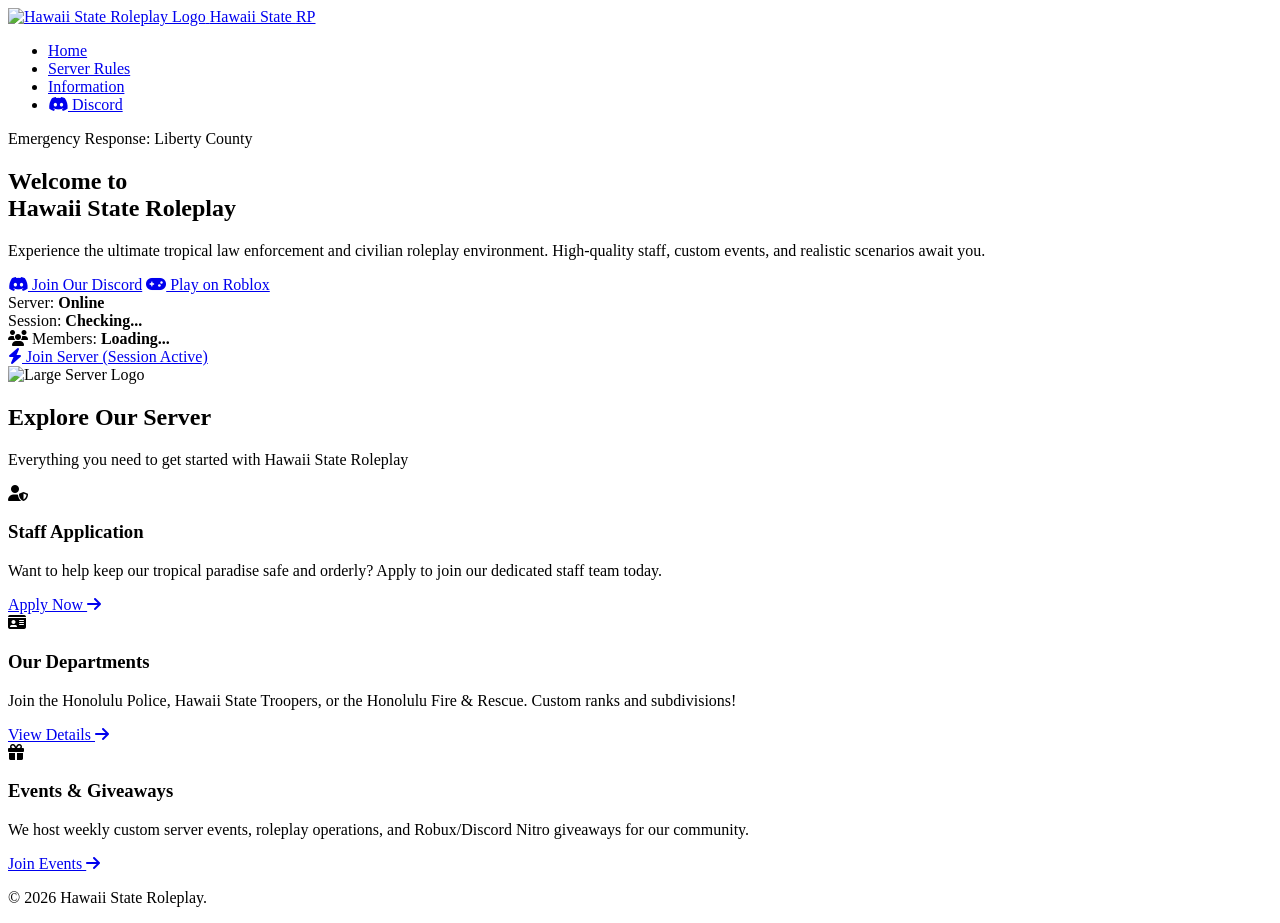
==== index.html @ a8441288 "Create index.html" ====
<!DOCTYPE html>
<html lang="en">
  <head>
    <meta charset="UTF-8" />
    <meta name="viewport" content="width=device-width, initial-scale=1.0" />
    <title>Hawaii State Roleplay | Home</title>
    <link rel="stylesheet" href="style.css" />
    <link
      rel="stylesheet"
      href="https://cdnjs.cloudflare.com/ajax/libs/font-awesome/6.4.0/css/all.min.css"
    />
    <link rel="preconnect" href="https://fonts.googleapis.com" />
    <link rel="preconnect" href="https://fonts.gstatic.com" crossorigin />
    <link
      href="https://fonts.googleapis.com/css2?family=Poppins:wght@300;400;600;700;800&display=swap"
      rel="stylesheet"
    />
  </head>
  <body>
    <div class="animated-bg"></div>

    <nav class="navbar">
      <div class="nav-container">
        <a href="/index.html" class="logo-area-link">
          <div class="logo-area">
            <img
              src="https://www.image2url.com/r2/default/images/1780193311385-e0aa4b69-41cf-460f-bb58-9f60ad97b61d.png"
              alt="Hawaii State Roleplay Logo"
              class="server-icon"
            />
            <span class="brand-name"
              >Hawaii State <span class="highlight">RP</span></span
            >
          </div>
        </a>
        <ul class="nav-links">
          <li><a href="/index.html" class="active">Home</a></li>
          <li><a href="/server-rules.html">Server Rules</a></li>
          <li><a href="/information.html">Information</a></li>
          <li>
            <a
              href="https://discord.gg/xZEXJYRSRx"
              target="_blank"
              class="nav-discord-btn"
              ><i class="fab fa-discord"></i> Discord</a
            >
          </li>
        </ul>
        <div class="menu-toggle" id="mobile-menu">
          <span class="bar"></span>
          <span class="bar"></span>
          <span class="bar"></span>
        </div>
      </div>
    </nav>

    <section id="home" class="hero">
      <div class="hero-content">
        <div class="badge fade-in">Emergency Response: Liberty County</div>
        <h1 class="fade-in delay-1">
          Welcome to <br /><span class="blue-text">Hawaii State Roleplay</span>
        </h1>
        <p class="fade-in delay-2">
          Experience the ultimate tropical law enforcement and civilian roleplay
          environment. High-quality staff, custom events, and realistic
          scenarios await you.
        </p>

        <div class="hero-buttons fade-in delay-3">
          <a
            href="https://discord.gg/xZEXJYRSRx"
            target="_blank"
            class="btn btn-primary"
            ><i class="fab fa-discord"></i> Join Our Discord</a
          >
          <a
            href="https://www.roblox.com/games/2534724415/Emergency-Response-Liberty-County"
            target="_blank"
            class="btn btn-secondary"
            ><i class="fas fa-gamepad"></i> Play on Roblox</a
          >
        </div>

        <div class="status-wrapper fade-in delay-4">
          <div class="server-stats">
            <div class="stat-box">
              <span class="stat-dot green"></span>
              <span class="stat-text"
                >Server: <strong class="green-text">Online</strong></span
              >
            </div>
            <div class="stat-box">
              <span id="session-dot" class="stat-dot gray"></span>
              <span class="stat-text"
                >Session: <strong id="session-text">Checking...</strong></span
              >
            </div>
            <div class="stat-box">
              <i class="fas fa-users"></i>
              <span class="stat-text"
                >Members: <strong id="member-count">Loading...</strong></span
              >
            </div>
          </div>

          <div id="dynamic-join-container" class="join-container hidden">
            <a href="https://erlc.gg/join/hawarp" class="btn btn-join-active">
              <i class="fas fa-bolt"></i> Join Server (Session Active)
            </a>
          </div>
        </div>
      </div>

      <div class="hero-image fade-in-right">
        <div class="image-glow-wrapper">
          <img
            src="https://www.image2url.com/r2/default/images/1780193311385-e0aa4b69-41cf-460f-bb58-9f60ad97b61d.png"
            alt="Large Server Logo"
            class="floating-logo"
          />
        </div>
      </div>
    </section>

    <section class="quick-actions">
      <div class="section-title">
        <h2>Explore Our Server</h2>
        <p>Everything you need to get started with Hawaii State Roleplay</p>
      </div>

      <div class="cards-grid">
        <div class="action-card">
          <div class="card-icon"><i class="fas fa-user-shield"></i></div>
          <h3>Staff Application</h3>
          <p>
            Want to help keep our tropical paradise safe and orderly? Apply to
            join our dedicated staff team today.
          </p>
          <a href="/staff-application.html" class="card-link"
            >Apply Now <i class="fas fa-arrow-right"></i
          ></a>
        </div>

        <div class="action-card">
          <div class="card-icon"><i class="fas fa-id-card"></i></div>
          <h3>Our Departments</h3>
          <p>
            Join the Honolulu Police, Hawaii State Troopers, or the Honolulu
            Fire & Rescue. Custom ranks and subdivisions!
          </p>
          <a href="/departments.html" class="card-link"
            >View Details <i class="fas fa-arrow-right"></i
          ></a>
        </div>

        <div class="action-card">
          <div class="card-icon"><i class="fas fa-gift"></i></div>
          <h3>Events & Giveaways</h3>
          <p>
            We host weekly custom server events, roleplay operations, and
            Robux/Discord Nitro giveaways for our community.
          </p>
          <a href="/giveaways.html" class="card-link"
            >Join Events <i class="fas fa-arrow-right"></i
          ></a>
        </div>
      </div>
    </section>

    <footer>
      <p>&copy; 2026 Hawaii State Roleplay.</p>
    </footer>

    <script src="script.js"></script>
  </body>
</html>
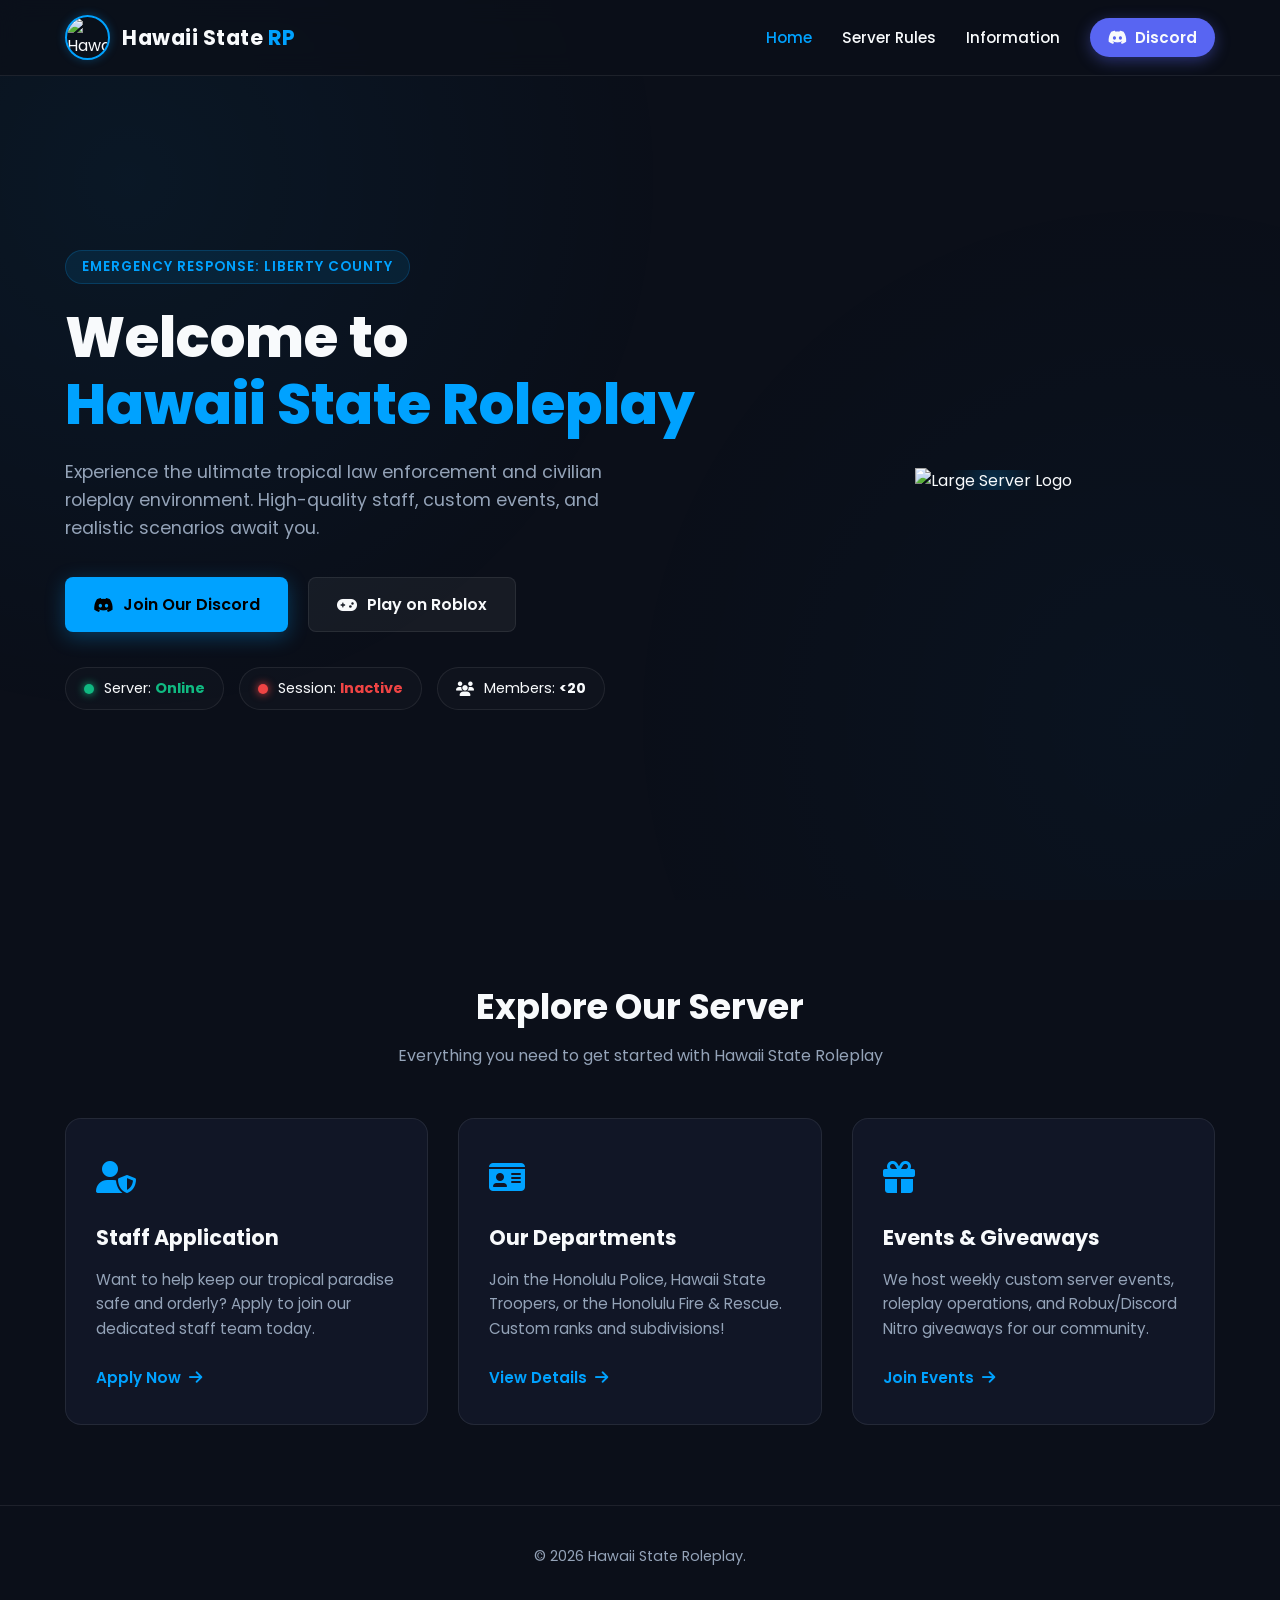
==== commit 027f687d: "Update index.html" ====
--- a/index.html
+++ b/index.html
@@ -4,6 +4,9 @@
     <meta charset="UTF-8" />
     <meta name="viewport" content="width=device-width, initial-scale=1.0" />
     <title>Hawaii State Roleplay | Home</title>
+    
+    <link rel="icon" type="image/x-icon" href="https://raw.githubusercontent.com/HawaiiStateRoleplay/hawaiistateroleplay.github.io/refs/heads/main/favicon.ico" />
+    
     <link rel="stylesheet" href="style.css" />
     <link
       rel="stylesheet"
--- a/style.css
+++ b/style.css
@@ -0,0 +1,1370 @@
+/* --- Global Theme & Reset --- */
+:root {
+  --primary-blue: #00a2ff;
+  --active-green: #10b981;
+  --dark-bg: #0b0f19;
+  --card-bg: rgba(20, 27, 45, 0.7);
+  --text-main: #f8fafc;
+  --text-muted: #94a3b8;
+  --glass-border: rgba(255, 255, 255, 0.08);
+}
+
+* {
+  margin: 0;
+  padding: 0;
+  box-sizing: border-box;
+  font-family: "Poppins", sans-serif;
+  scroll-behavior: smooth;
+}
+
+body {
+  background-color: var(--dark-bg);
+  color: var(--text-main);
+  overflow-x: hidden;
+  position: relative;
+}
+
+/* --- Animated Background --- */
+.animated-bg {
+  position: fixed;
+  top: 0;
+  left: 0;
+  width: 100%;
+  height: 100%;
+  z-index: -1;
+  background: radial-gradient(
+      circle at 10% 20%,
+      rgba(0, 162, 255, 0.06) 0%,
+      transparent 40%
+    ),
+    radial-gradient(
+      circle at 90% 80%,
+      rgba(0, 162, 255, 0.03) 0%,
+      transparent 40%
+    );
+}
+
+/* --- Navbar Styles --- */
+.navbar {
+  position: fixed;
+  top: 0;
+  left: 0;
+  width: 100%;
+  z-index: 1000;
+  background: rgba(11, 15, 25, 0.75);
+  backdrop-filter: blur(12px);
+  border-bottom: 1px solid var(--glass-border);
+}
+
+.nav-container {
+  max-width: 1200px;
+  margin: 0 auto;
+  display: flex;
+  justify-content: space-between;
+  align-items: center;
+  padding: 15px 25px;
+}
+
+.logo-area-link {
+  text-decoration: none;
+  color: inherit;
+  transition: opacity 0.2s ease;
+}
+
+.logo-area-link:hover {
+  opacity: 0.9;
+}
+
+.logo-area {
+  display: flex;
+  align-items: center;
+  gap: 12px;
+}
+
+.server-icon {
+  width: 45px;
+  height: 45px;
+  border-radius: 50%;
+  border: 2px solid var(--primary-blue);
+  box-shadow: 0 0 10px rgba(0, 162, 255, 0.3);
+}
+
+.brand-name {
+  font-size: 1.3rem;
+  font-weight: 700;
+  letter-spacing: 0.5px;
+}
+
+.highlight {
+  color: var(--primary-blue);
+}
+
+.nav-links {
+  display: flex;
+  list-style: none;
+  align-items: center;
+  gap: 30px;
+}
+
+.nav-links a {
+  color: var(--text-main);
+  text-decoration: none;
+  font-size: 0.95rem;
+  font-weight: 500;
+  transition: color 0.3s ease;
+}
+
+.nav-links a:hover,
+.nav-links a.active {
+  color: var(--primary-blue);
+}
+
+.nav-discord-btn {
+  background: #5865f2;
+  padding: 8px 18px;
+  border-radius: 30px;
+  display: flex;
+  align-items: center;
+  gap: 8px;
+  font-weight: 600 !important;
+  box-shadow: 0 4px 15px rgba(88, 101, 242, 0.4);
+  transition: transform 0.2s, background 0.2s !important;
+}
+
+.nav-discord-btn:hover {
+  background: #4752c4 !important;
+  transform: translateY(-2px);
+  color: white !important;
+}
+
+/* --- Mobile Menu --- */
+.menu-toggle {
+  display: none;
+  cursor: pointer;
+}
+
+.menu-toggle .bar {
+  display: block;
+  width: 25px;
+  height: 3px;
+  margin: 5px auto;
+  background-color: var(--text-main);
+  transition: all 0.3s ease-in-out;
+}
+
+/* --- Hero Section --- */
+.hero {
+  min-height: 100vh;
+  max-width: 1200px;
+  margin: 0 auto;
+  display: grid;
+  grid-template-columns: 1.2fr 0.8fr;
+  align-items: center;
+  padding: 120px 25px 60px 25px;
+  gap: 40px;
+}
+
+.badge {
+  display: inline-block;
+  background: rgba(0, 162, 255, 0.1);
+  color: var(--primary-blue);
+  padding: 6px 16px;
+  border-radius: 20px;
+  font-size: 0.85rem;
+  font-weight: 600;
+  letter-spacing: 1px;
+  text-transform: uppercase;
+  border: 1px solid rgba(0, 162, 255, 0.2);
+  margin-bottom: 20px;
+}
+
+.hero h1 {
+  font-size: 3.5rem;
+  font-weight: 800;
+  line-height: 1.2;
+  margin-bottom: 20px;
+}
+
+.blue-text {
+  color: var(--primary-blue);
+}
+
+.hero p {
+  color: var(--text-muted);
+  font-size: 1.1rem;
+  line-height: 1.6;
+  margin-bottom: 35px;
+  max-width: 550px;
+}
+
+.hero-buttons {
+  display: flex;
+  gap: 20px;
+  margin-bottom: 35px;
+}
+
+.btn {
+  padding: 14px 28px;
+  border-radius: 8px;
+  font-weight: 600;
+  text-decoration: none;
+  display: flex;
+  align-items: center;
+  gap: 10px;
+  font-size: 1rem;
+  transition: all 0.3s ease;
+}
+
+.btn-primary {
+  background: var(--primary-blue);
+  color: #000;
+  box-shadow: 0 5px 20px rgba(0, 162, 255, 0.3);
+}
+
+.btn-primary:hover {
+  transform: translateY(-3px);
+  box-shadow: 0 8px 25px rgba(0, 162, 255, 0.5);
+}
+
+.btn-secondary {
+  background: rgba(255, 255, 255, 0.05);
+  color: var(--text-main);
+  border: 1px solid var(--glass-border);
+}
+
+.btn-secondary:hover {
+  background: rgba(255, 255, 255, 0.1);
+  transform: translateY(-3px);
+}
+
+/* --- Server Status Widget Area --- */
+.status-wrapper {
+  display: flex;
+  flex-direction: column;
+  gap: 20px;
+}
+
+.server-stats {
+  display: flex;
+  flex-wrap: wrap;
+  gap: 15px;
+}
+
+.stat-box {
+  display: flex;
+  align-items: center;
+  gap: 10px;
+  background: rgba(255, 255, 255, 0.02);
+  padding: 10px 18px;
+  border-radius: 30px;
+  border: 1px solid var(--glass-border);
+  font-size: 0.9rem;
+}
+
+.stat-dot {
+  width: 10px;
+  height: 10px;
+  border-radius: 50%;
+  display: inline-block;
+}
+
+.stat-dot.green {
+  background-color: var(--active-green);
+  box-shadow: 0 0 8px var(--active-green);
+}
+
+.stat-dot.red {
+  background-color: #ef4444;
+  box-shadow: 0 0 8px #ef4444;
+}
+
+.stat-dot.gray {
+  background-color: #6b7280;
+}
+
+.green-text {
+  color: var(--active-green);
+}
+.red-text {
+  color: #ef4444;
+}
+
+/* Dynamic Join Button Structure */
+.join-container {
+  transition: opacity 0.4s ease, transform 0.4s ease;
+  display: block;
+}
+
+.join-container.hidden {
+  display: none;
+  opacity: 0;
+  transform: translateY(-10px);
+}
+
+.btn-join-active {
+  background: linear-gradient(90deg, var(--active-green), #059669);
+  color: #fff;
+  max-width: 320px;
+  justify-content: center;
+  border-radius: 30px;
+  padding: 12px 24px;
+  font-weight: 700;
+  box-shadow: 0 4px 20px rgba(16, 185, 129, 0.4);
+  border: 1px solid rgba(255, 255, 255, 0.1);
+}
+
+.btn-join-active:hover {
+  transform: translateY(-2px);
+  box-shadow: 0 6px 25px rgba(16, 185, 129, 0.6);
+}
+
+/* --- Floating Artwork --- */
+.hero-image {
+  display: flex;
+  justify-content: center;
+  align-items: center;
+}
+
+.image-glow-wrapper {
+  position: relative;
+}
+
+.image-glow-wrapper::before {
+  content: "";
+  position: absolute;
+  top: 50%;
+  left: 50%;
+  transform: translate(-50%, -50%);
+  width: 80%;
+  height: 80%;
+  background: radial-gradient(
+    circle,
+    rgba(0, 162, 255, 0.2) 0%,
+    transparent 70%
+  );
+  z-index: -1;
+}
+
+.floating-logo {
+  width: 320px;
+  height: 320px;
+  object-fit: contain;
+  animation: float 6s ease-in-out infinite;
+}
+
+@keyframes float {
+  0%,
+  100% {
+    transform: translateY(0px);
+  }
+  50% {
+    transform: translateY(-20px);
+  }
+}
+
+/* --- Quick Actions Section --- */
+.quick-actions {
+  max-width: 1200px;
+  margin: 80px auto;
+  padding: 0 25px;
+}
+
+.section-title {
+  text-align: center;
+  margin-bottom: 50px;
+}
+
+.section-title h2 {
+  font-size: 2.2rem;
+  font-weight: 700;
+  margin-bottom: 10px;
+}
+
+.section-title p {
+  color: var(--text-muted);
+}
+
+.cards-grid {
+  display: grid;
+  grid-template-columns: repeat(auto-fit, minmax(300px, 1fr));
+  gap: 30px;
+}
+
+.action-card {
+  background: var(--card-bg);
+  border: 1px solid var(--glass-border);
+  border-radius: 16px;
+  padding: 35px 30px;
+  backdrop-filter: blur(10px);
+  transition: transform 0.3s, border 0.3s;
+}
+
+.action-card:hover {
+  transform: translateY(-5px);
+  border-color: rgba(0, 162, 255, 0.4);
+}
+
+.card-icon {
+  font-size: 2rem;
+  color: var(--primary-blue);
+  margin-bottom: 20px;
+}
+
+.action-card h3 {
+  font-size: 1.3rem;
+  margin-bottom: 15px;
+}
+
+.action-card p {
+  color: var(--text-muted);
+  font-size: 0.95rem;
+  line-height: 1.6;
+  margin-bottom: 25px;
+}
+
+.card-link {
+  color: var(--primary-blue);
+  text-decoration: none;
+  font-weight: 600;
+  font-size: 0.95rem;
+  display: flex;
+  align-items: center;
+  gap: 8px;
+  transition: gap 0.2s;
+}
+
+.card-link:hover {
+  gap: 12px;
+}
+
+/* --- Footer --- */
+footer {
+  text-align: center;
+  padding: 40px 25px;
+  border-top: 1px solid var(--glass-border);
+  color: var(--text-muted);
+  font-size: 0.9rem;
+}
+
+/* --- Animations --- */
+.fade-in {
+  opacity: 0;
+  animation: fadeIn 0.8s ease-out forwards;
+}
+.fade-in.delay-1 {
+  animation-delay: 0.2s;
+}
+.fade-in.delay-2 {
+  animation-delay: 0.4s;
+}
+.fade-in.delay-3 {
+  animation-delay: 0.6s;
+}
+.fade-in.delay-4 {
+  animation-delay: 0.8s;
+}
+
+.fade-in-right {
+  opacity: 0;
+  animation: fadeInRight 1s ease-out forwards;
+  animation-delay: 0.3s;
+}
+
+@keyframes fadeIn {
+  from {
+    opacity: 0;
+    transform: translateY(20px);
+  }
+  to {
+    opacity: 1;
+    transform: translateY(0);
+  }
+}
+
+@keyframes fadeInRight {
+  from {
+    opacity: 0;
+    transform: translateX(40px);
+  }
+  to {
+    opacity: 1;
+    transform: translateX(0);
+  }
+}
+
+/* --- Responsive Layout --- */
+@media (max-width: 968px) {
+  .hero {
+    grid-template-columns: 1fr;
+    text-align: center;
+    padding-top: 140px;
+  }
+  .hero p {
+    margin: 0 auto 35px auto;
+  }
+  .hero-buttons {
+    justify-content: center;
+  }
+  .server-stats {
+    justify-content: center;
+  }
+  .join-container {
+    display: flex;
+    justify-content: center;
+  }
+  .floating-logo {
+    width: 240px;
+    height: 240px;
+  }
+
+  .menu-toggle {
+    display: block;
+  }
+  .nav-links {
+    position: fixed;
+    left: -100%;
+    top: 70px;
+    flex-direction: column;
+    background: #0b0f19;
+    width: 100%;
+    height: calc(100vh - 70px);
+    text-align: center;
+    transition: 0.3s;
+    padding-top: 50px;
+    gap: 40px;
+  }
+  .nav-links.active {
+    left: 0;
+  }
+}
+
+/* --- Information Page Specific Layout --- */
+.info-page-container {
+  max-width: 1200px;
+  margin: 0 auto;
+  padding: 140px 25px 80px 25px;
+  min-height: calc(100vh - 100px);
+}
+
+.info-header {
+  text-align: center;
+  margin-bottom: 50px;
+}
+
+.info-header h1 {
+  font-size: 3rem;
+  font-weight: 800;
+  margin-bottom: 10px;
+}
+
+.info-header p {
+  color: var(--text-muted);
+  font-size: 1.1rem;
+}
+
+.info-grid {
+  display: grid;
+  grid-template-columns: 1.3fr 0.7fr;
+  gap: 40px;
+  align-items: start;
+}
+
+.info-main-card {
+  background: var(--card-bg);
+  border: 1px solid var(--glass-border);
+  padding: 40px;
+  border-radius: 16px;
+  backdrop-filter: blur(10px);
+}
+
+.info-main-card h2 {
+  font-size: 1.8rem;
+  margin-bottom: 20px;
+}
+
+.info-main-card p {
+  color: var(--text-muted);
+  font-size: 1.05rem;
+  line-height: 1.7;
+  margin-bottom: 20px;
+}
+
+.info-join-footer {
+  margin-top: 40px;
+  padding-top: 25px;
+  border-top: 1px solid var(--glass-border);
+  display: flex;
+  justify-content: space-between;
+  align-items: center;
+  flex-wrap: wrap;
+  gap: 20px;
+}
+
+.info-join-footer span {
+  font-weight: 600;
+  font-size: 1.1rem;
+}
+
+.info-sidebar {
+  display: flex;
+  flex-direction: column;
+  gap: 30px;
+}
+
+.meta-card {
+  background: var(--card-bg);
+  border: 1px solid var(--glass-border);
+  padding: 30px;
+  border-radius: 16px;
+  backdrop-filter: blur(10px);
+}
+
+.meta-card h3 {
+  font-size: 1.3rem;
+  margin-bottom: 20px;
+  padding-bottom: 10px;
+  border-bottom: 1px solid var(--glass-border);
+}
+
+.meta-item {
+  display: flex;
+  justify-content: space-between;
+  align-items: center;
+  padding: 12px 0;
+  border-bottom: 1px solid rgba(255, 255, 255, 0.03);
+}
+
+.meta-item:last-child {
+  border-bottom: none;
+}
+
+.meta-item-code {
+  display: flex;
+  justify-content: space-between;
+  align-items: center;
+  padding: 8px 0;
+  border-bottom: 1px solid rgba(255, 255, 255, 0.03);
+}
+
+.meta-label {
+  color: var(--text-muted);
+  font-size: 0.95rem;
+}
+
+.meta-value {
+  font-weight: 600;
+}
+
+.sidebar-link {
+  color: var(--primary-blue);
+  text-decoration: none;
+  transition: filter 0.2s;
+}
+
+.sidebar-link:hover {
+  filter: brightness(1.2);
+}
+
+.inline-code-box {
+  background: #030712;
+  padding: 6px 12px;
+  border-radius: 6px;
+  border: 1px solid var(--glass-border);
+  display: flex;
+  align-items: center;
+  gap: 10px;
+}
+
+#serverJoinCode {
+  font-family: monospace;
+  font-weight: 700;
+  color: #fff;
+  letter-spacing: 1px;
+}
+
+#copyCodeBtn {
+  background: rgba(255, 255, 255, 0.05);
+  border: none;
+  color: var(--text-main);
+  width: 28px;
+  height: 28px;
+  border-radius: 4px;
+  cursor: pointer;
+  display: flex;
+  align-items: center;
+  justify-content: center;
+  font-size: 0.85rem;
+  transition: all 0.2s;
+}
+
+#copyCodeBtn:hover {
+  background: var(--primary-blue);
+  color: #000;
+}
+
+.features-list {
+  list-style: none;
+}
+
+.features-list li {
+  padding: 10px 0;
+  color: var(--text-muted);
+  position: relative;
+  padding-left: 20px;
+}
+
+.features-list li::before {
+  content: "";
+  position: absolute;
+  left: 0;
+  top: 50%;
+  transform: translateY(-50%);
+  width: 6px;
+  height: 6px;
+  background-color: var(--primary-blue);
+  border-radius: 50%;
+  box-shadow: 0 0 8px var(--primary-blue);
+}
+
+/* --- Responsive adjustments --- */
+@media (max-width: 850px) {
+  .info-grid {
+    grid-template-columns: 1fr;
+  }
+}
+
+/* --- Rules Page Specific Layout --- */
+.rules-page-container {
+  max-width: 1000px;
+  margin: 0 auto;
+  padding: 140px 25px 80px 25px;
+  min-height: calc(100vh - 100px);
+}
+
+.rules-header {
+  text-align: center;
+  margin-bottom: 50px;
+}
+
+.rules-header h1 {
+  font-size: 3rem;
+  font-weight: 800;
+  margin-bottom: 15px;
+}
+
+.rules-header p {
+  color: var(--text-muted);
+  font-size: 1.05rem;
+  line-height: 1.6;
+  max-width: 800px;
+  margin: 0 auto;
+}
+
+/* Accordion Wrapper */
+.rules-accordion-container {
+  display: flex;
+  flex-direction: column;
+  gap: 20px;
+}
+
+.accordion-item {
+  background: var(--card-bg);
+  border: 1px solid var(--glass-border);
+  border-radius: 12px;
+  overflow: hidden;
+  backdrop-filter: blur(10px);
+  transition: border 0.3s ease;
+}
+
+.accordion-item:hover {
+  border-color: rgba(0, 162, 255, 0.3);
+}
+
+.accordion-header {
+  width: 100%;
+  background: transparent;
+  border: none;
+  padding: 22px 30px;
+  display: flex;
+  justify-content: space-between;
+  align-items: center;
+  cursor: pointer;
+  color: var(--text-main);
+  font-size: 1.3rem;
+  font-weight: 600;
+  text-align: left;
+}
+
+.toggle-icon {
+  font-size: 1.1rem;
+  color: var(--text-muted);
+  transition: transform 0.3s ease, color 0.3s ease;
+}
+
+/* Open Accordion States */
+.accordion-content {
+  max-height: 0;
+  overflow: hidden;
+  transition: max-height 0.4s cubic-bezier(0, 1, 0, 1);
+  background: rgba(5, 7, 12, 0.3);
+}
+
+.accordion-item.active .accordion-content {
+  max-height: 2000px; /* High value to allow smooth auto-expanding content */
+  transition: max-height 0.4s cubic-bezier(1, 0, 1, 0);
+  border-top: 1px solid rgba(255, 255, 255, 0.04);
+}
+
+.accordion-item.active .toggle-icon {
+  transform: rotate(180deg);
+  color: var(--primary-blue);
+}
+
+/* Rules Lists Inside Content */
+.rules-list {
+  padding: 30px;
+  display: flex;
+  flex-direction: column;
+  gap: 20px;
+}
+
+.rule-box {
+  background: rgba(255, 255, 255, 0.01);
+  border-left: 3px solid var(--primary-blue);
+  padding: 15px 20px;
+  border-radius: 0 8px 8px 0;
+  border-top: 1px solid rgba(255, 255, 255, 0.02);
+  border-right: 1px solid rgba(255, 255, 255, 0.02);
+  border-bottom: 1px solid rgba(255, 255, 255, 0.02);
+}
+
+.rule-title {
+  display: block;
+  font-size: 1.05rem;
+  font-weight: 600;
+  color: var(--text-main);
+  margin-bottom: 5px;
+}
+
+.rule-box p {
+  color: var(--text-muted);
+  font-size: 0.95rem;
+  line-height: 1.6;
+}
+
+/* ==========================================================================
+   STAFF APPLICATION PAGE STYLES
+   ========================================================================== */
+
+.app-page-container {
+  max-width: 800px;
+  margin: 0 auto;
+  padding: 140px 25px 80px 25px;
+  min-height: calc(100vh - 100px);
+}
+
+.app-header {
+  text-align: center;
+  margin-bottom: 40px;
+}
+
+.app-header h1 {
+  font-size: 3rem;
+  font-weight: 800;
+  margin-bottom: 10px;
+}
+
+.app-header p {
+  color: var(--text-muted);
+  font-size: 1.1rem;
+}
+
+.app-card {
+  background: var(--card-bg);
+  border: 1px solid var(--glass-border);
+  padding: 40px;
+  border-radius: 16px;
+  backdrop-filter: blur(10px);
+  position: relative;
+}
+
+.app-card h2 {
+  font-size: 1.8rem;
+  margin-bottom: 20px;
+}
+
+.app-card p {
+  color: var(--text-muted);
+  font-size: 1.05rem;
+  line-height: 1.7;
+  margin-bottom: 25px;
+}
+
+/* Requirements Box & List Layout */
+.app-requirements {
+  background: rgba(0, 162, 255, 0.03);
+  border: 1px solid rgba(0, 162, 255, 0.1);
+  padding: 25px;
+  border-radius: 8px;
+  margin-bottom: 35px;
+}
+
+.app-requirements h3 {
+  font-size: 1.1rem;
+  margin-bottom: 15px;
+  color: var(--text-main);
+}
+
+.app-requirements ul {
+  list-style: none;
+  padding: 0;
+  margin: 0;
+}
+
+.app-requirements ul li {
+  position: relative;
+  padding-left: 25px;
+  margin-bottom: 12px;
+  color: var(--text-muted);
+  font-size: 0.95rem;
+  line-height: 1.5;
+}
+
+/* Custom Checkmark for Standard List Items */
+.app-requirements ul li:not(.warning-rule)::before {
+  content: "\f00c";
+  font-family: "Font Awesome 5 Free";
+  font-weight: 900;
+  position: absolute;
+  left: 0;
+  top: 2px;
+  color: var(--primary-blue);
+  font-size: 0.9rem;
+}
+
+/* Red AI Alert Warning Rules (Fixes Overlapping Checkmark) */
+.app-requirements ul li.warning-rule {
+  padding-left: 15px;
+  color: #ef4444 !important;
+  font-weight: 600;
+  border-left: 3px solid #ef4444;
+  margin-top: 15px;
+}
+
+.app-requirements ul li.warning-rule::before {
+  display: none !important; /* Completely removes checkmark icon framework overlay */
+}
+
+/* Custom Agreement Checkbox Box */
+.agreement-zone {
+  margin: 25px 0;
+  padding: 15px 0;
+  border-top: 1px solid var(--glass-border);
+}
+
+.checkbox-container {
+  display: block;
+  position: relative;
+  padding-left: 35px;
+  cursor: pointer;
+  font-size: 0.95rem;
+  color: var(--text-muted);
+  user-select: none;
+  line-height: 1.5;
+}
+
+.checkbox-container input {
+  position: absolute;
+  opacity: 0;
+  cursor: pointer;
+  height: 0;
+  width: 0;
+}
+
+.checkmark {
+  position: absolute;
+  top: 2px;
+  left: 0;
+  height: 20px;
+  width: 20px;
+  background-color: #060913;
+  border: 1px solid var(--glass-border);
+  border-radius: 4px;
+  transition: all 0.2s ease;
+}
+
+.checkbox-container:hover input ~ .checkmark {
+  border-color: var(--primary-blue);
+}
+
+.checkbox-container input:checked ~ .checkmark {
+  background-color: var(--primary-blue);
+  border-color: var(--primary-blue);
+}
+
+.checkmark:after {
+  content: "";
+  position: absolute;
+  display: none;
+}
+
+.checkbox-container input:checked ~ .checkmark:after {
+  display: block;
+}
+
+.checkbox-container .checkmark:after {
+  left: 6px;
+  top: 2px;
+  width: 5px;
+  height: 10px;
+  border: solid #000;
+  border-width: 0 2px 2px 0;
+  transform: rotate(45deg);
+}
+
+.auth-action-zone {
+  display: flex;
+  justify-content: center;
+  padding-top: 10px;
+}
+
+/* Button Disabled Properties */
+button:disabled {
+  opacity: 0.3 !important;
+  cursor: not-allowed !important;
+  transform: none !important;
+  box-shadow: none !important;
+}
+
+/* --- Multi-Step Form Management --- */
+.form-step {
+  transition: opacity 0.3s ease;
+}
+
+.form-step.hidden {
+  display: none !important;
+}
+
+.step-progress {
+  font-size: 0.85rem;
+  color: var(--primary-blue);
+  text-transform: uppercase;
+  letter-spacing: 1.5px;
+  font-weight: 600;
+  margin-bottom: 25px;
+}
+
+/* Clean Input Labels */
+.input-group {
+  display: flex;
+  flex-direction: column;
+  gap: 8px;
+  margin-bottom: 22px;
+}
+
+.input-group label {
+  font-size: 1rem !important;
+  font-weight: 600;
+  color: var(--text-main);
+}
+
+.input-group input,
+.input-group textarea {
+  background: #060913;
+  border: 1px solid var(--glass-border);
+  padding: 14px;
+  border-radius: 8px;
+  color: #fff;
+  font-family: inherit;
+  font-size: 0.95rem;
+  outline: none;
+  transition: border-color 0.2s ease, box-shadow 0.2s ease;
+}
+
+.input-group input:focus,
+.input-group textarea:focus {
+  border-color: var(--primary-blue);
+  box-shadow: 0 0 10px rgba(0, 162, 255, 0.15);
+}
+
+.input-group textarea {
+  resize: vertical;
+}
+
+/* Navigation System Layout */
+.form-navigation {
+  display: flex;
+  justify-content: space-between;
+  align-items: center;
+  margin-top: 35px;
+  padding-top: 20px;
+  border-top: 1px solid var(--glass-border);
+}
+
+/* Section 3 Review Panel elements */
+.review-panel {
+  background: rgba(255, 255, 255, 0.01);
+  border: 1px solid var(--glass-border);
+  padding: 25px;
+  border-radius: 8px;
+}
+
+.review-panel h3 {
+  font-size: 1.2rem;
+  margin-bottom: 10px;
+}
+
+.review-panel p {
+  font-size: 0.9rem;
+  color: var(--text-muted);
+  margin-bottom: 20px;
+}
+
+.review-summary {
+  background: #060913;
+  padding: 15px 20px;
+  border-radius: 6px;
+  border-left: 3px solid var(--primary-blue);
+}
+
+.review-summary p {
+  margin-bottom: 10px !important;
+  color: var(--text-main) !important;
+  font-size: 0.95rem !important;
+}
+
+.review-summary p:last-child {
+  margin-bottom: 0 !important;
+}
+
+/* Transition Stage Spinner Loader Animation */
+#stage-loader {
+  text-align: center;
+  padding: 60px 0;
+  display: flex;
+  flex-direction: column;
+  align-items: center;
+  gap: 20px;
+}
+
+#stage-loader p {
+  color: var(--text-muted);
+  font-size: 0.95rem;
+  letter-spacing: 0.5px;
+}
+
+.loading-spinner {
+  width: 45px;
+  height: 45px;
+  border: 3px solid rgba(255, 255, 255, 0.1);
+  border-radius: 50%;
+  border-top-color: var(--primary-blue);
+  animation: appSpin 1s linear infinite;
+}
+
+@keyframes appSpin {
+  to {
+    transform: rotate(360deg);
+  }
+}
+
+/* Dynamic Inline Form Verification Highlights */
+.error-msg {
+  display: none;
+  color: #ef4444;
+  font-size: 0.8rem;
+  font-weight: 600;
+  margin-top: 5px;
+  text-transform: uppercase;
+  letter-spacing: 0.5px;
+}
+
+.input-error {
+  border-color: #ef4444 !important;
+  box-shadow: 0 0 10px rgba(239, 68, 68, 0.1) !important;
+}
+
+.input-error ~ .error-msg {
+  display: block;
+  animation: fadeIn 0.2s ease;
+}
+
+/* Final Success Page Confirmation Screen elements */
+.success-icon-zone {
+  text-align: center;
+  font-size: 4rem;
+  color: #10b981;
+  margin-bottom: 20px;
+  text-shadow: 0 0 20px rgba(16, 185, 129, 0.3);
+}
+
+#success-view {
+  text-align: center;
+}
+
+#success-view h2 {
+  margin-bottom: 15px;
+}
+
+#success-view p {
+  max-width: 550px;
+  margin: 0 auto 30px auto;
+}
+
+.hidden {
+  display: none !important;
+}
+
+/* --- High-Tier Form Components UI Optimization --- */
+
+.opt-label {
+  font-size: 0.8rem;
+  color: var(--text-muted);
+  font-weight: 400;
+  margin-left: 5px;
+}
+
+/* Upgraded Sleek Slider Component Layout */
+.slider-container {
+  background: #060913;
+  border: 1px solid var(--glass-border);
+  border-radius: 12px;
+  padding: 24px;
+  margin-top: 5px;
+}
+
+.slider-wrapper {
+  display: flex;
+  align-items: center;
+  gap: 25px;
+}
+
+.slider-wrapper input[type="range"] {
+  flex: 1;
+  height: 6px;
+  background: rgba(255, 255, 255, 0.08);
+  border-radius: 10px;
+  outline: none;
+  appearance: none;
+  -webkit-appearance: none;
+}
+
+/* Custom Thumb Slider Drag Control Styling */
+.slider-wrapper input[type="range"]::-webkit-slider-thumb {
+  -webkit-appearance: none;
+  appearance: none;
+  width: 20px;
+  height: 20px;
+  border-radius: 50%;
+  background: var(--primary-blue);
+  box-shadow: 0 0 12px var(--primary-blue);
+  cursor: pointer;
+  transition: transform 0.1s ease;
+}
+
+.slider-wrapper input[type="range"]::-webkit-slider-thumb:hover {
+  transform: scale(1.2);
+}
+
+.slider-badge {
+  background: rgba(0, 162, 255, 0.12);
+  border: 1px solid var(--primary-blue);
+  color: #fff;
+  font-weight: 700;
+  min-width: 45px;
+  height: 45px;
+  display: flex;
+  align-items: center;
+  justify-content: center;
+  border-radius: 10px;
+  font-size: 1.1rem;
+  box-shadow: 0 0 10px rgba(0, 162, 255, 0.1);
+}
+
+.slider-hints {
+  display: flex;
+  justify-content: space-between;
+  font-size: 0.8rem;
+  color: var(--text-muted);
+  margin-top: 14px;
+  padding: 0 2px;
+}
+
+/* Upgraded Interactive Multiple Choice Card Cards */
+.radio-options-grid {
+  display: grid;
+  grid-template-columns: 1fr 1fr;
+  gap: 15px;
+  margin-top: 6px;
+}
+
+.radio-options-grid.stack-grid {
+  grid-template-columns: 1fr;
+  gap: 12px;
+}
+
+.radio-card {
+  background: #060913;
+  border: 1px solid var(--glass-border);
+  padding: 16px 20px;
+  border-radius: 10px;
+  cursor: pointer;
+  display: flex;
+  align-items: center;
+  gap: 14px;
+  position: relative;
+  transition: all 0.25s cubic-bezier(0.4, 0, 0.2, 1);
+  user-select: none;
+}
+
+.radio-card input {
+  accent-color: var(--primary-blue);
+  width: 18px;
+  height: 18px;
+  cursor: pointer;
+}
+
+.radio-card span {
+  font-size: 0.95rem;
+  color: var(--text-muted);
+  font-weight: 500;
+  transition: color 0.2s ease;
+}
+
+/* Interactive States */
+.radio-card:hover {
+  border-color: rgba(0, 162, 255, 0.4);
+  background: rgba(0, 162, 255, 0.02);
+  transform: translateY(-1px);
+}
+
+/* Checked Card Highlighter States */
+.radio-card:has(input:checked) {
+  border-color: var(--primary-blue);
+  background: rgba(0, 162, 255, 0.05);
+  box-shadow: 0 0 15px rgba(0, 162, 255, 0.12);
+}
+
+.radio-card:has(input:checked) span {
+  color: #fff;
+}
+
+/* MC Group Verification Faults */
+.error-msg-mc {
+  display: none;
+  color: #ef4444;
+  font-size: 0.8rem;
+  font-weight: 600;
+  margin-top: 8px;
+  text-transform: uppercase;
+  letter-spacing: 0.5px;
+}
+
+.mc-group-error .radio-card {
+  border-color: rgba(239, 68, 68, 0.4);
+}
+
+.mc-group-error .error-msg-mc {
+  display: block;
+  animation: fadeIn 0.2s ease;
+}
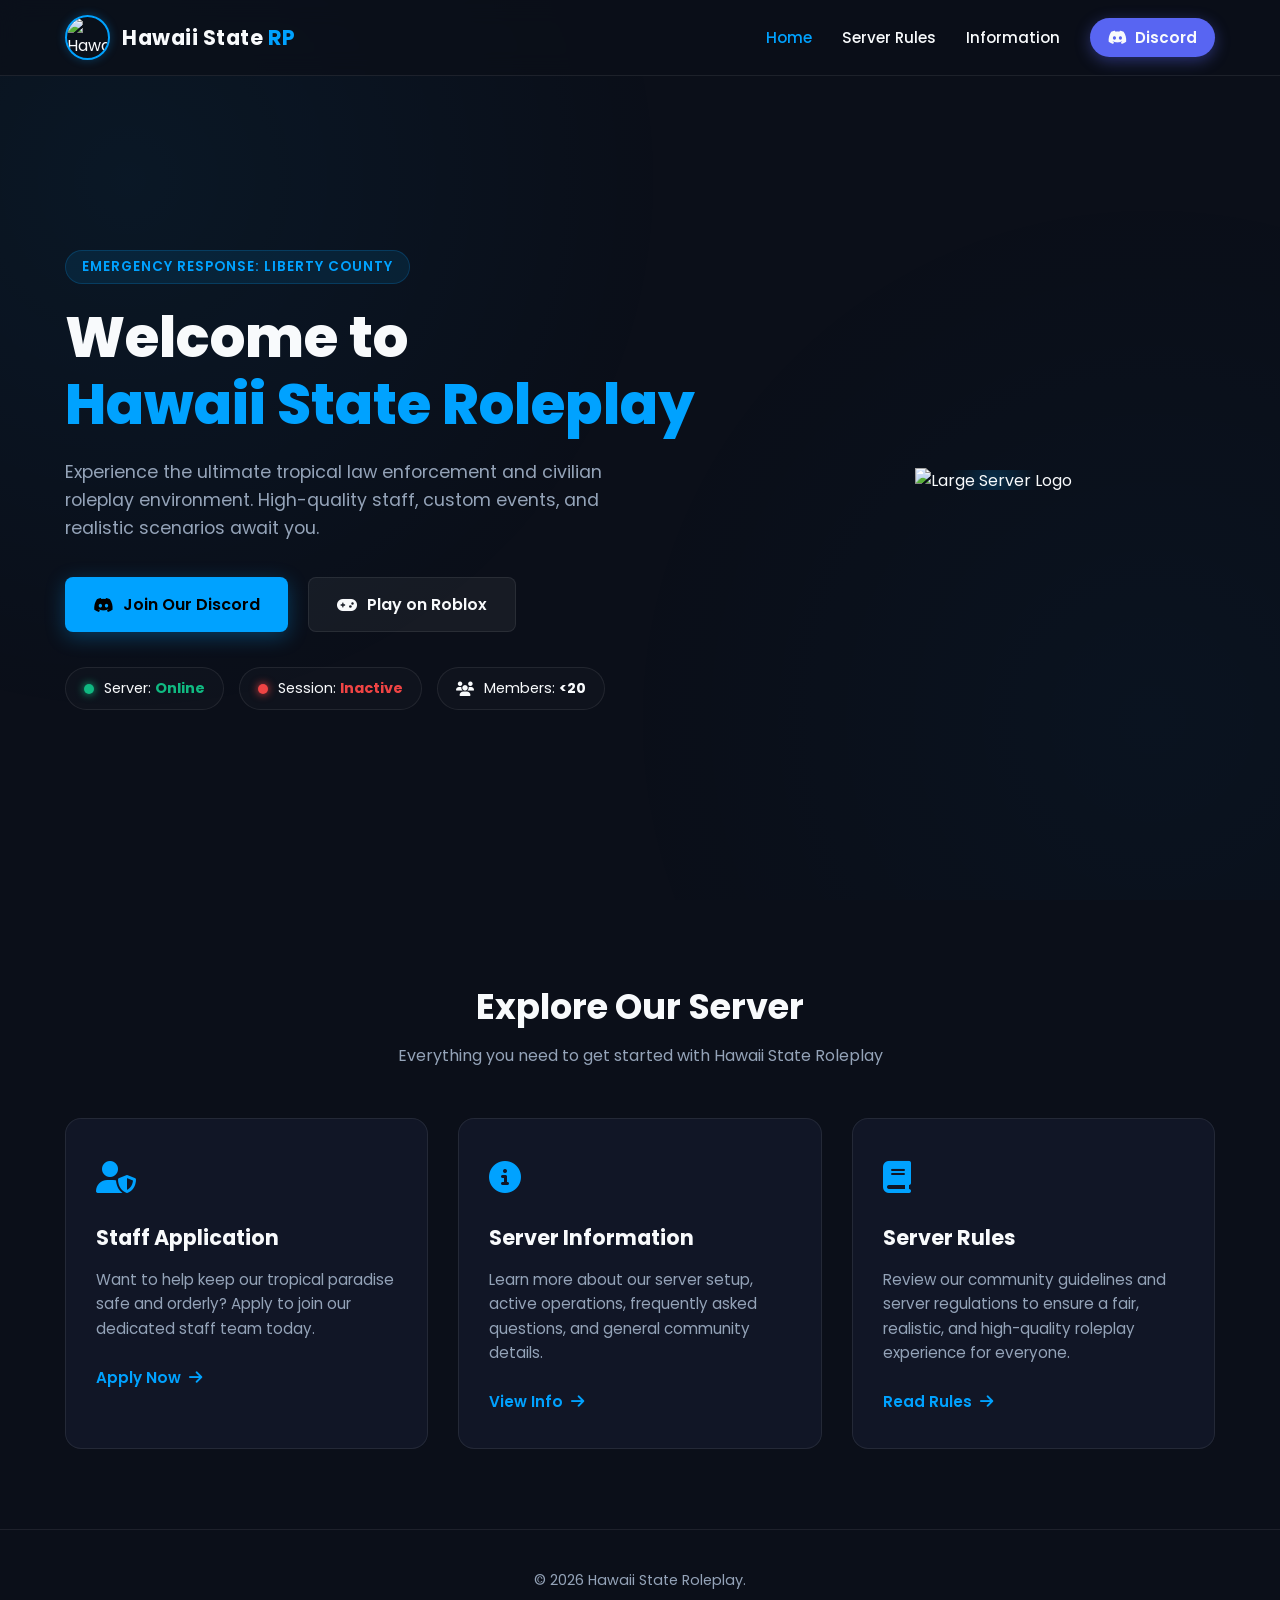
==== commit 5a733c6a: "Update index.html" ====
--- a/index.html
+++ b/index.html
@@ -3,10 +3,14 @@
   <head>
     <meta charset="UTF-8" />
     <meta name="viewport" content="width=device-width, initial-scale=1.0" />
-    <title>Hawaii State Roleplay | Home</title>
-    
-    <link rel="icon" type="image/x-icon" href="https://raw.githubusercontent.com/HawaiiStateRoleplay/hawaiistateroleplay.github.io/refs/heads/main/favicon.ico" />
-    
+    <title>Home | Hawaii State Roleplay</title>
+
+    <link
+      rel="icon"
+      type="image/x-icon"
+      href="https://raw.githubusercontent.com/HawaiiStateRoleplay/hawaiistateroleplay.github.io/refs/heads/main/favicon.ico"
+    />
+
     <link rel="stylesheet" href="style.css" />
     <link
       rel="stylesheet"
@@ -145,26 +149,26 @@
         </div>
 
         <div class="action-card">
-          <div class="card-icon"><i class="fas fa-id-card"></i></div>
-          <h3>Our Departments</h3>
+          <div class="card-icon"><i class="fas fa-info-circle"></i></div>
+          <h3>Server Information</h3>
           <p>
-            Join the Honolulu Police, Hawaii State Troopers, or the Honolulu
-            Fire & Rescue. Custom ranks and subdivisions!
+            Learn more about our server setup, active operations, frequently
+            asked questions, and general community details.
           </p>
-          <a href="/departments.html" class="card-link"
-            >View Details <i class="fas fa-arrow-right"></i
+          <a href="/information.html" class="card-link"
+            >View Info <i class="fas fa-arrow-right"></i
           ></a>
         </div>
 
         <div class="action-card">
-          <div class="card-icon"><i class="fas fa-gift"></i></div>
-          <h3>Events & Giveaways</h3>
+          <div class="card-icon"><i class="fas fa-book"></i></div>
+          <h3>Server Rules</h3>
           <p>
-            We host weekly custom server events, roleplay operations, and
-            Robux/Discord Nitro giveaways for our community.
+            Review our community guidelines and server regulations to ensure a
+            fair, realistic, and high-quality roleplay experience for everyone.
           </p>
-          <a href="/giveaways.html" class="card-link"
-            >Join Events <i class="fas fa-arrow-right"></i
+          <a href="/server-rules.html" class="card-link"
+            >Read Rules <i class="fas fa-arrow-right"></i
           ></a>
         </div>
       </div>
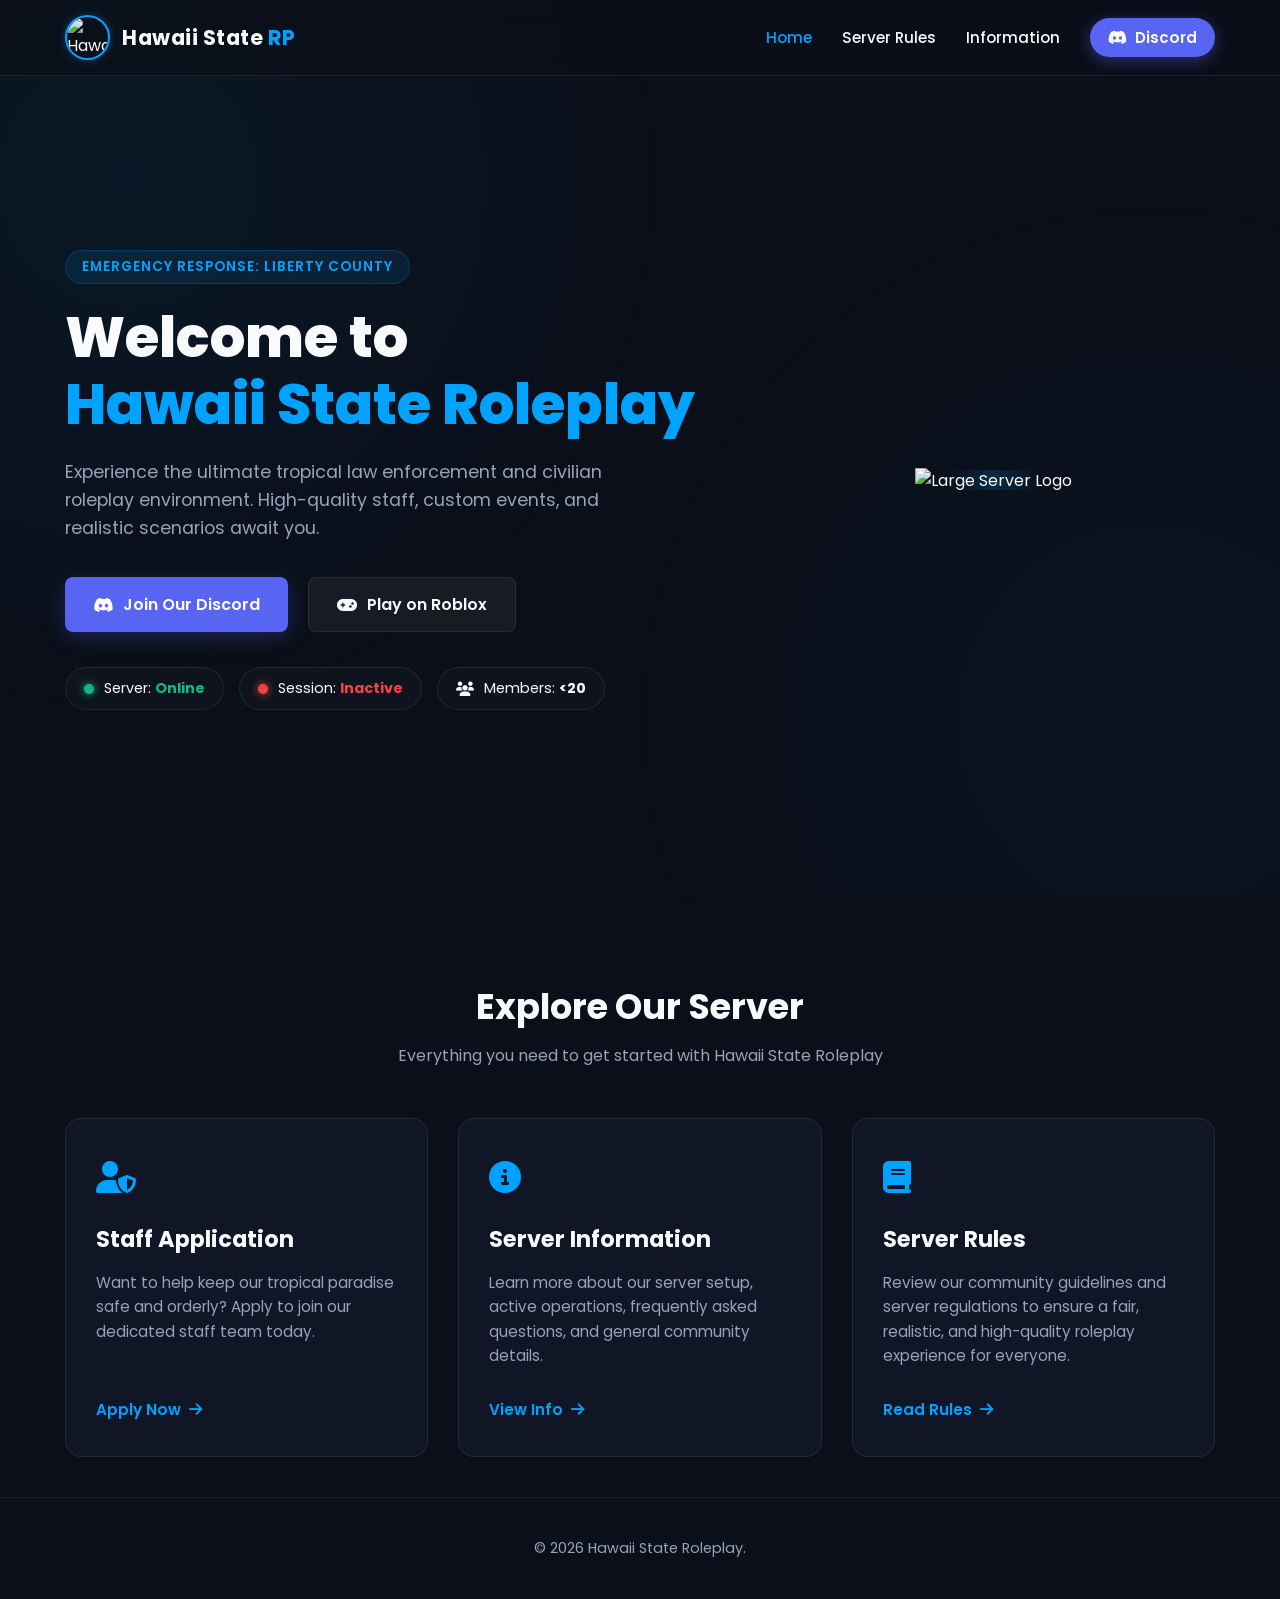
==== commit 741e242b: "Update index.html" ====
--- a/index.html
+++ b/index.html
@@ -181,3 +181,4 @@
     <script src="script.js"></script>
   </body>
 </html>
+
--- a/style.css
+++ b/style.css
@@ -7,6 +7,8 @@
   --text-main: #f8fafc;
   --text-muted: #94a3b8;
   --glass-border: rgba(255, 255, 255, 0.08);
+  --discord-blurple: #5865f2;
+  --discord-blurple-hover: #4752c4;
 }
 
 * {
@@ -120,7 +122,7 @@
 }
 
 .nav-discord-btn {
-  background: #5865f2;
+  background: var(--discord-blurple);
   padding: 8px 18px;
   border-radius: 30px;
   display: flex;
@@ -132,7 +134,7 @@
 }
 
 .nav-discord-btn:hover {
-  background: #4752c4 !important;
+  background: var(--discord-blurple-hover) !important;
   transform: translateY(-2px);
   color: white !important;
 }
@@ -215,15 +217,21 @@
   transition: all 0.3s ease;
 }
 
+/* Updated premium Discord button style */
 .btn-primary {
-  background: var(--primary-blue);
-  color: #000;
-  box-shadow: 0 5px 20px rgba(0, 162, 255, 0.3);
+  background: var(--discord-blurple);
+  color: #ffffff;
+  box-shadow: 0 5px 20px rgba(88, 101, 242, 0.25);
+}
+
+.btn-primary i {
+  color: #ffffff; /* Forces Discord icon to stay clean white */
 }
 
 .btn-primary:hover {
   transform: translateY(-3px);
-  box-shadow: 0 8px 25px rgba(0, 162, 255, 0.5);
+  background: var(--discord-blurple-hover);
+  box-shadow: 0 8px 25px rgba(88, 101, 242, 0.45);
 }
 
 .btn-secondary {
@@ -365,7 +373,7 @@
 /* --- Quick Actions Section --- */
 .quick-actions {
   max-width: 1200px;
-  margin: 80px auto;
+  margin: 80px auto 40px auto;
   padding: 0 25px;
 }
 
@@ -391,27 +399,35 @@
 }
 
 .action-card {
+  display: flex;
+  flex-direction: column;
+  justify-content: space-between;
+  height: 100%;
   background: var(--card-bg);
   border: 1px solid var(--glass-border);
+  padding: 35px 30px;
   border-radius: 16px;
-  padding: 35px 30px;
-  backdrop-filter: blur(10px);
-  transition: transform 0.3s, border 0.3s;
-}
-
+  backdrop-filter: blur(8px);
+  transition: transform 0.3s ease, box-shadow 0.3s ease, border-color 0.3s ease;
+}
+
+/* --- Card Hover Animation --- */
 .action-card:hover {
   transform: translateY(-5px);
-  border-color: rgba(0, 162, 255, 0.4);
+  border-color: rgba(0, 162, 255, 0.25);
+  box-shadow: 0 10px 30px rgba(0, 162, 255, 0.15);
 }
 
 .card-icon {
   font-size: 2rem;
   color: var(--primary-blue);
   margin-bottom: 20px;
+  display: inline-block;
 }
 
 .action-card h3 {
-  font-size: 1.3rem;
+  font-size: 1.4rem;
+  font-weight: 700;
   margin-bottom: 15px;
 }
 
@@ -419,7 +435,8 @@
   color: var(--text-muted);
   font-size: 0.95rem;
   line-height: 1.6;
-  margin-bottom: 25px;
+  margin-bottom: 30px;
+  flex-grow: 1;
 }
 
 .card-link {
@@ -431,12 +448,70 @@
   align-items: center;
   gap: 8px;
   transition: gap 0.2s;
+  margin-top: auto;
 }
 
 .card-link:hover {
   gap: 12px;
 }
 
+/* --- Footer --- */
+footer {
+  text-align: center;
+  padding: 40px 25px;
+  border-top: 1px solid var(--glass-border);
+  color: var(--text-muted);
+  font-size: 0.9rem;
+}
+
+/* --- Mobile Responsiveness --- */
+@media screen and (max-width: 768px) {
+  .menu-toggle {
+    display: block;
+  }
+
+  .nav-links {
+    position: fixed;
+    top: 75px;
+    right: -100%;
+    flex-direction: column;
+    background: rgba(11, 15, 25, 0.95);
+    backdrop-filter: blur(16px);
+    width: 100%;
+    height: calc(100vh - 75px);
+    padding: 40px;
+    gap: 25px;
+    transition: right 0.4s ease;
+    border-top: 1px solid var(--glass-border);
+  }
+
+  .nav-links.active {
+    right: 0;
+  }
+
+  .hero {
+    grid-template-columns: 1fr;
+    text-align: center;
+    padding-top: 140px;
+  }
+
+  .hero p {
+    margin: 0 auto 35px auto;
+  }
+
+  .hero-buttons {
+    justify-content: center;
+  }
+
+  .server-stats {
+    justify-content: center;
+  }
+
+  .floating-logo {
+    width: 240px;
+    height: 240px;
+  }
+}
 /* --- Footer --- */
 footer {
   text-align: center;
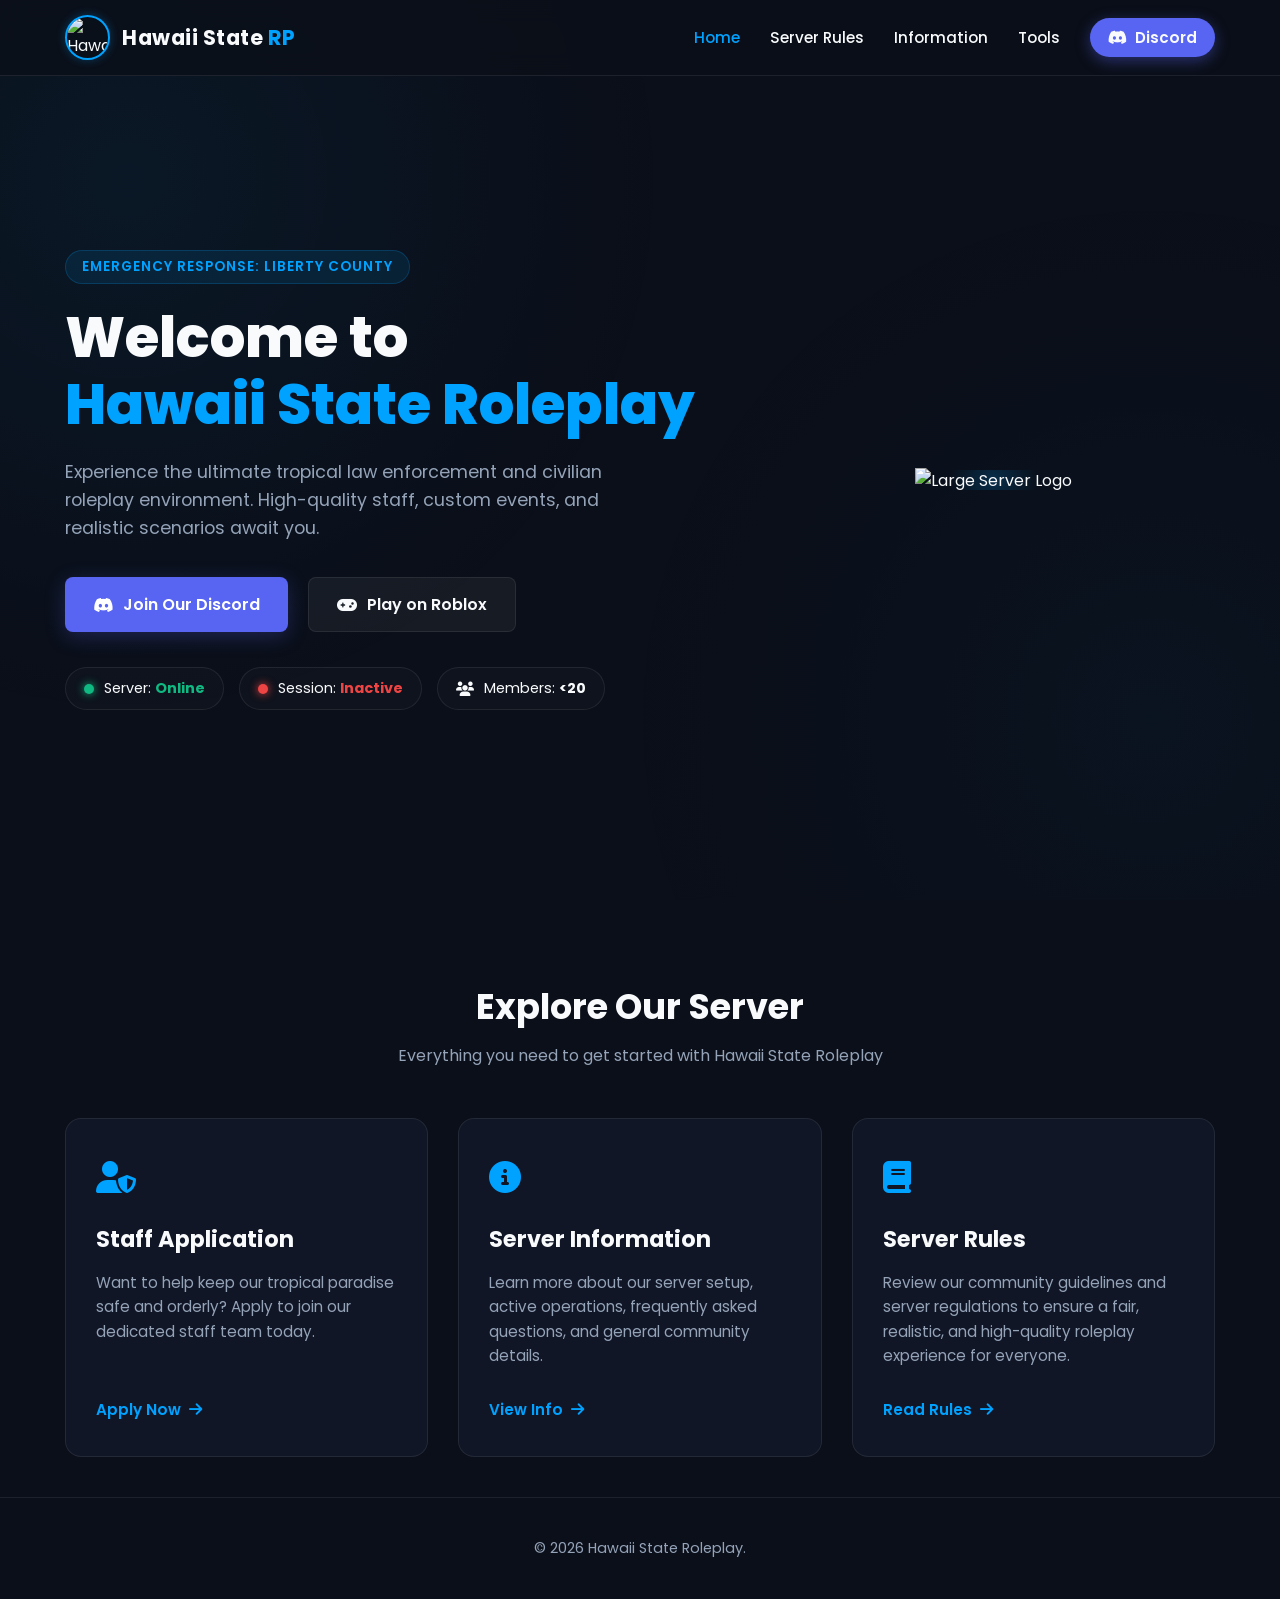
==== commit 6ca36db9: "Update index.html" ====
--- a/index.html
+++ b/index.html
@@ -44,6 +44,7 @@
           <li><a href="/index.html" class="active">Home</a></li>
           <li><a href="/server-rules.html">Server Rules</a></li>
           <li><a href="/information.html">Information</a></li>
+          <li><a href="/tools.html">Tools</a></li>
           <li>
             <a
               href="https://discord.gg/xZEXJYRSRx"
@@ -181,4 +182,3 @@
     <script src="script.js"></script>
   </body>
 </html>
-
--- a/style.css
+++ b/style.css
@@ -1443,3 +1443,4 @@
   display: block;
   animation: fadeIn 0.2s ease;
 }
+
